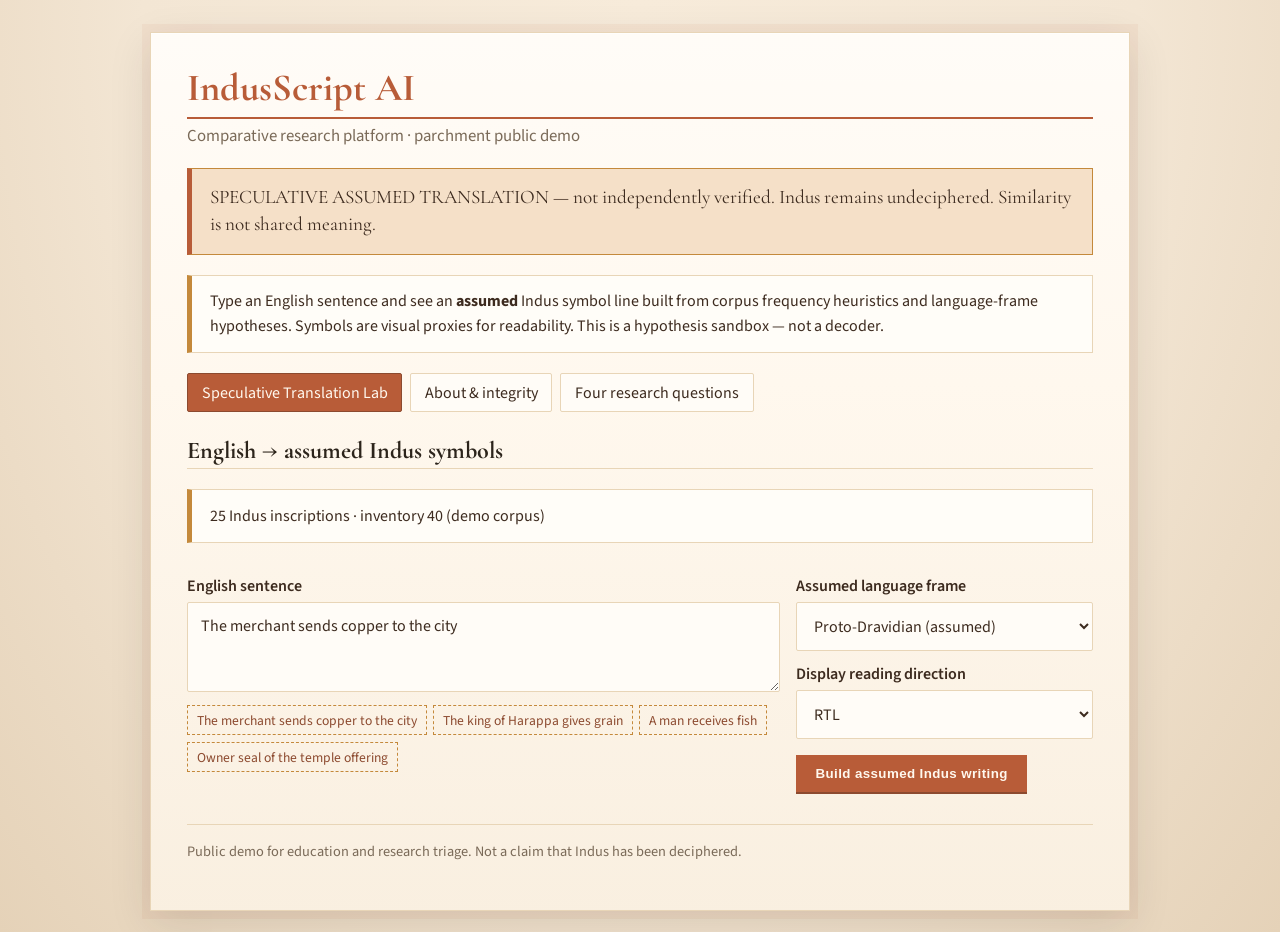
==== docs/index.html @ 05802a10 "feat: IndusScript AI research platform with public GitHub Pages demo Add modular corpus ingestion, c" ====
<!DOCTYPE html>
<html lang="en">
<head>
  <meta charset="UTF-8" />
  <meta name="viewport" content="width=device-width, initial-scale=1" />
  <title>IndusScript AI — Speculative Translation Lab</title>
  <meta name="description" content="Interactive speculative Indus script research lab. Not a decipherment." />
  <link rel="stylesheet" href="styles.css" />
</head>
<body>
  <main class="shell">
    <header>
      <h1>IndusScript AI</h1>
      <p class="tagline">Comparative research platform · parchment public demo</p>
    </header>

    <div class="banner" id="banner">Loading…</div>
    <p class="note">
      Type an English sentence and see an <strong>assumed</strong> Indus symbol line
      built from corpus frequency heuristics and language-frame hypotheses.
      Symbols are visual proxies for readability. This is a hypothesis sandbox — not a decoder.
    </p>

    <nav class="tabs" aria-label="Sections">
      <button type="button" class="active" data-panel="lab">Speculative Translation Lab</button>
      <button type="button" data-panel="about">About &amp; integrity</button>
      <button type="button" data-panel="questions">Four research questions</button>
    </nav>

    <section id="lab" class="panel active">
      <h2>English → assumed Indus symbols</h2>
      <p id="corpus-stats" class="note" style="margin-top:0"></p>

      <div class="row">
        <div>
          <label for="sentence">English sentence</label>
          <textarea id="sentence">The merchant sends copper to the city</textarea>
          <div class="examples" id="examples" aria-label="Examples"></div>
        </div>
        <div>
          <label for="frame">Assumed language frame</label>
          <select id="frame">
            <option>Proto-Dravidian (assumed)</option>
            <option>Munda-related (assumed)</option>
            <option>Language isolate (assumed)</option>
            <option>Non-linguistic / admin marks (assumed)</option>
          </select>
          <label for="direction">Display reading direction</label>
          <select id="direction">
            <option value="RTL" selected>RTL</option>
            <option value="LTR">LTR</option>
          </select>
          <button class="primary" id="translate-btn" type="button">Build assumed Indus writing</button>
        </div>
      </div>

      <div id="result" hidden>
        <h2>Assumed translation (SPECULATIVE)</h2>
        <div class="metrics">
          <div class="metric"><span>Confidence</span><strong id="metric-conf">—</strong></div>
          <div class="metric"><span>Evidence tier</span><strong id="metric-tier">—</strong></div>
          <div class="metric"><span>Symbols assigned</span><strong id="metric-n">—</strong></div>
        </div>

        <h3>English</h3>
        <div class="english-box" id="english-out"></div>

        <h3>How it might look in Indus signs (assumed)</h3>
        <div class="glyphs" id="glyph-row"></div>
        <p class="order-line" id="order-line"></p>

        <h3>Word-by-word assumed mapping</h3>
        <div class="mapping" id="mapping"></div>

        <details open>
          <summary>Why this mapping? (proof from analysed corpora)</summary>
          <p class="note">
            Method: parse English tokens → look up speculative concept frames →
            assign unused high-frequency Indus signs weighted by preferred position →
            report comparative structural scores.
          </p>
          <table id="proof-table">
            <thead>
              <tr>
                <th>English</th>
                <th>Symbol motif</th>
                <th>Corpus rank</th>
                <th>Assumed meaning frame</th>
                <th>Reconstructed placeholder</th>
              </tr>
            </thead>
            <tbody></tbody>
          </table>
          <h3>Comparative structural similarity</h3>
          <table id="js-table">
            <thead>
              <tr>
                <th>Comparison</th>
                <th>Difference score</th>
                <th>How to read it</th>
              </tr>
            </thead>
            <tbody></tbody>
          </table>
        </details>

        <details open>
          <summary>Assumptions &amp; limitations</summary>
          <h3>Assumptions</h3>
          <ul id="assumptions"></ul>
          <h3>Limitations</h3>
          <ul id="limitations"></ul>
        </details>

        <details>
          <summary>Catalogue IDs (researchers only)</summary>
          <p id="ids-hidden" style="font-family: ui-monospace, monospace"></p>
        </details>
      </div>
    </section>

    <section id="about" class="panel">
      <h2>About</h2>
      <p class="note">
        IndusScript AI investigates the undeciphered Indus Valley writing system with
        computational linguistics, historical Meluhha/trade evidence, comparative
        statistics, and falsification controls. The full Python/Streamlit research
        platform lives in the GitHub repository. This GitHub Pages site is a public,
        interactive <em>speculative</em> demo anyone can use in the browser.
      </p>
      <p class="note">
        <strong>Integrity:</strong> Visual similarity and structural scores are not proof
        of common ancestry or shared meaning. Candidate readings are hypotheses until
        independently supported. Meluhha in Mesopotamian texts is not automatically the
        language of Indus inscriptions.
      </p>
      <p>
        Repository:
        <a id="repo-link" href="https://github.com/AmmarJamshed/indusscript-ai">github.com/AmmarJamshed/indusscript-ai</a>
      </p>
    </section>

    <section id="questions" class="panel">
      <h2>Four research questions (kept distinct)</h2>
      <ol class="note">
        <li><strong>A.</strong> Are the symbols visually similar?</li>
        <li><strong>B.</strong> Do the writing systems exhibit similar structural properties?</li>
        <li><strong>C.</strong> Is there evidence of linguistic relationships, borrowing or contact?</li>
        <li><strong>D.</strong> Can any Indus sign sequences be assigned defensible candidate meanings?</li>
      </ol>
    </section>

    <footer>
      Public demo for education and research triage. Not a claim that Indus has been deciphered.
    </footer>
  </main>
  <script src="app.js"></script>
</body>
</html>
---- docs/styles.css ----
@import url('https://fonts.googleapis.com/css2?family=Cormorant+Garamond:ital,wght@0,500;0,700;1,500&family=Source+Sans+3:wght@400;600&display=swap');

:root {
  --sand: #F3E6D4;
  --paper: #FFF8EE;
  --paper-edge: #E8D5B7;
  --terracotta: #B85C38;
  --clay: #8C4A2F;
  --charcoal: #2C241B;
  --ink: #3D2B1F;
  --seal: #1F4E5F;
  --ochre: #C4893B;
  --muted: #7A6A58;
  --warn: #F5E0C8;
}

* { box-sizing: border-box; }
html { scroll-behavior: smooth; }
body {
  margin: 0;
  min-height: 100vh;
  font-family: 'Source Sans 3', system-ui, sans-serif;
  color: var(--ink);
  background:
    radial-gradient(ellipse at top, #F7EBDA 0%, var(--sand) 55%, #E5D2B8 100%);
}

.shell {
  max-width: 980px;
  margin: 2rem auto 3rem;
  padding: 2rem 2.25rem 3rem;
  background: var(--paper);
  background-image: linear-gradient(180deg, rgba(255,255,255,.55), rgba(255,248,238,.2) 40%, rgba(232,213,183,.25));
  border: 1px solid var(--paper-edge);
  box-shadow:
    0 1px 0 rgba(255,255,255,.7) inset,
    0 12px 40px rgba(44,36,27,.12),
    0 0 0 8px rgba(184,92,56,.06);
}

header h1 {
  font-family: 'Cormorant Garamond', Georgia, serif;
  color: var(--terracotta);
  font-size: 2.4rem;
  margin: 0 0 .35rem;
  border-bottom: 2px solid var(--terracotta);
  padding-bottom: .35rem;
}
header .tagline {
  color: var(--muted);
  margin: 0 0 1.25rem;
  font-size: 1.05rem;
}

.banner {
  background: var(--warn);
  border: 1px solid var(--ochre);
  border-left: 5px solid var(--terracotta);
  padding: .9rem 1.15rem;
  margin: 0 0 1.25rem;
  font-family: 'Cormorant Garamond', Georgia, serif;
  font-size: 1.2rem;
  line-height: 1.45;
}
.note {
  background: #FFFDF8;
  border: 1px solid var(--paper-edge);
  border-left: 5px solid var(--ochre);
  padding: .85rem 1.1rem;
  margin: 0 0 1.25rem;
  line-height: 1.55;
}

nav.tabs {
  display: flex;
  flex-wrap: wrap;
  gap: .5rem;
  margin-bottom: 1.5rem;
}
nav.tabs button {
  font: inherit;
  border: 1px solid var(--paper-edge);
  background: #FFFcf7;
  color: var(--ink);
  padding: .45rem .85rem;
  cursor: pointer;
  border-radius: 2px;
}
nav.tabs button.active {
  background: var(--terracotta);
  color: #FFF8EE;
  border-color: var(--clay);
}

.panel { display: none; }
.panel.active { display: block; }

h2, h3 {
  font-family: 'Cormorant Garamond', Georgia, serif;
  color: var(--charcoal);
  border-bottom: 1px solid var(--paper-edge);
  padding-bottom: .2rem;
}

label { display: block; font-weight: 600; margin: .75rem 0 .35rem; }
textarea, select, input[type=text] {
  width: 100%;
  font: inherit;
  padding: .7rem .8rem;
  border: 1px solid var(--paper-edge);
  background: #FFFcf7;
  color: var(--ink);
  border-radius: 2px;
}
textarea { min-height: 90px; resize: vertical; }

.row { display: grid; grid-template-columns: 2fr 1fr; gap: 1rem; }
@media (max-width: 720px) { .row { grid-template-columns: 1fr; } }

button.primary {
  margin-top: 1rem;
  background: var(--terracotta);
  color: #FFF8EE;
  border: none;
  padding: .7rem 1.2rem;
  font-weight: 600;
  letter-spacing: .03em;
  cursor: pointer;
  box-shadow: 0 2px 0 var(--clay);
}
button.primary:hover { background: var(--clay); }

.metrics {
  display: grid;
  grid-template-columns: repeat(3, 1fr);
  gap: .75rem;
  margin: 1rem 0;
}
.metric {
  background: #FFFDF8;
  border: 1px solid var(--paper-edge);
  border-top: 3px solid var(--terracotta);
  padding: .7rem .9rem;
}
.metric span { display: block; color: var(--muted); font-size: .85rem; }
.metric strong {
  font-family: 'Cormorant Garamond', Georgia, serif;
  font-size: 1.5rem;
  color: var(--clay);
}

.english-box {
  background: #E5EFEA;
  border-left: 4px solid var(--seal);
  padding: .85rem 1rem;
  margin: .75rem 0 1rem;
  font-size: 1.1rem;
}

.glyphs {
  display: flex;
  flex-wrap: wrap;
  gap: .75rem;
  justify-content: flex-start;
  margin: 1rem 0;
}
.glyph-card {
  width: 110px;
  text-align: center;
  background: #FFFDF8;
  border: 1px solid var(--paper-edge);
  padding: .5rem;
}
.glyph-card img {
  width: 100%;
  height: auto;
  image-rendering: auto;
  background: #fff;
}
.glyph-card .motif {
  margin-top: .35rem;
  font-size: .82rem;
  font-weight: 600;
}

.mapping {
  display: grid;
  grid-template-columns: repeat(auto-fill, minmax(140px, 1fr));
  gap: .75rem;
  margin: 1rem 0;
}
.mapping .card {
  border: 1px solid var(--paper-edge);
  background: #FFFDF8;
  padding: .6rem;
  text-align: center;
}
.mapping img { width: 90px; height: 90px; object-fit: contain; }
.mapping .en { font-weight: 700; margin-top: .35rem; }
.mapping .frame { font-size: .78rem; color: var(--muted); }

table {
  width: 100%;
  border-collapse: collapse;
  font-size: .92rem;
  background: #FFFcf7;
}
th, td {
  border: 1px solid var(--paper-edge);
  padding: .55rem .65rem;
  text-align: left;
  vertical-align: top;
}
th { background: #F3E6D4; color: var(--charcoal); }

details {
  margin: 1rem 0;
  border: 1px solid var(--paper-edge);
  background: #FFFDF8;
  padding: .5rem .85rem;
}
summary { cursor: pointer; font-weight: 600; color: var(--clay); }

footer {
  margin-top: 2rem;
  padding-top: 1rem;
  border-top: 1px solid var(--paper-edge);
  color: var(--muted);
  font-size: .9rem;
}
.examples { display: flex; flex-wrap: wrap; gap: .4rem; margin: .4rem 0 0; }
.examples button {
  font: inherit;
  font-size: .85rem;
  border: 1px dashed var(--ochre);
  background: transparent;
  color: var(--clay);
  padding: .3rem .55rem;
  cursor: pointer;
}
.order-line { color: var(--seal); font-weight: 600; margin: .5rem 0 1rem; }
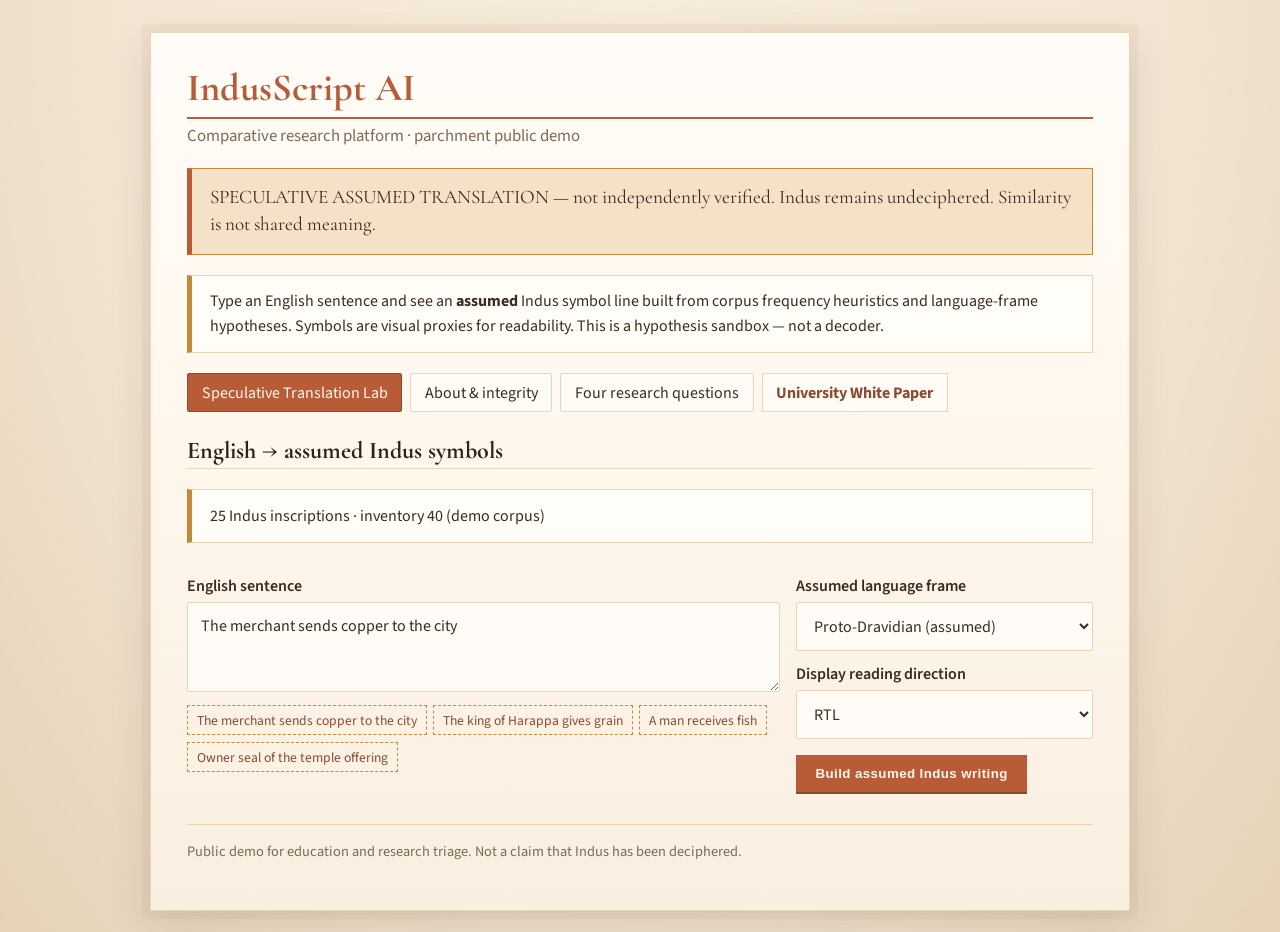
==== commit 10c44545: "docs: university white paper for GitBook and GitHub Pages Add colour-coded GitBook chapters, figures" ====
--- a/docs/index.html
+++ b/docs/index.html
@@ -25,6 +25,7 @@
       <button type="button" class="active" data-panel="lab">Speculative Translation Lab</button>
       <button type="button" data-panel="about">About &amp; integrity</button>
       <button type="button" data-panel="questions">Four research questions</button>
+      <a class="tab-link" href="whitepaper/" style="font:inherit;border:1px solid var(--paper-edge);background:#FFFcf7;color:var(--clay);padding:.45rem .85rem;text-decoration:none;font-weight:700">University White Paper</a>
     </nav>
 
     <section id="lab" class="panel active">
